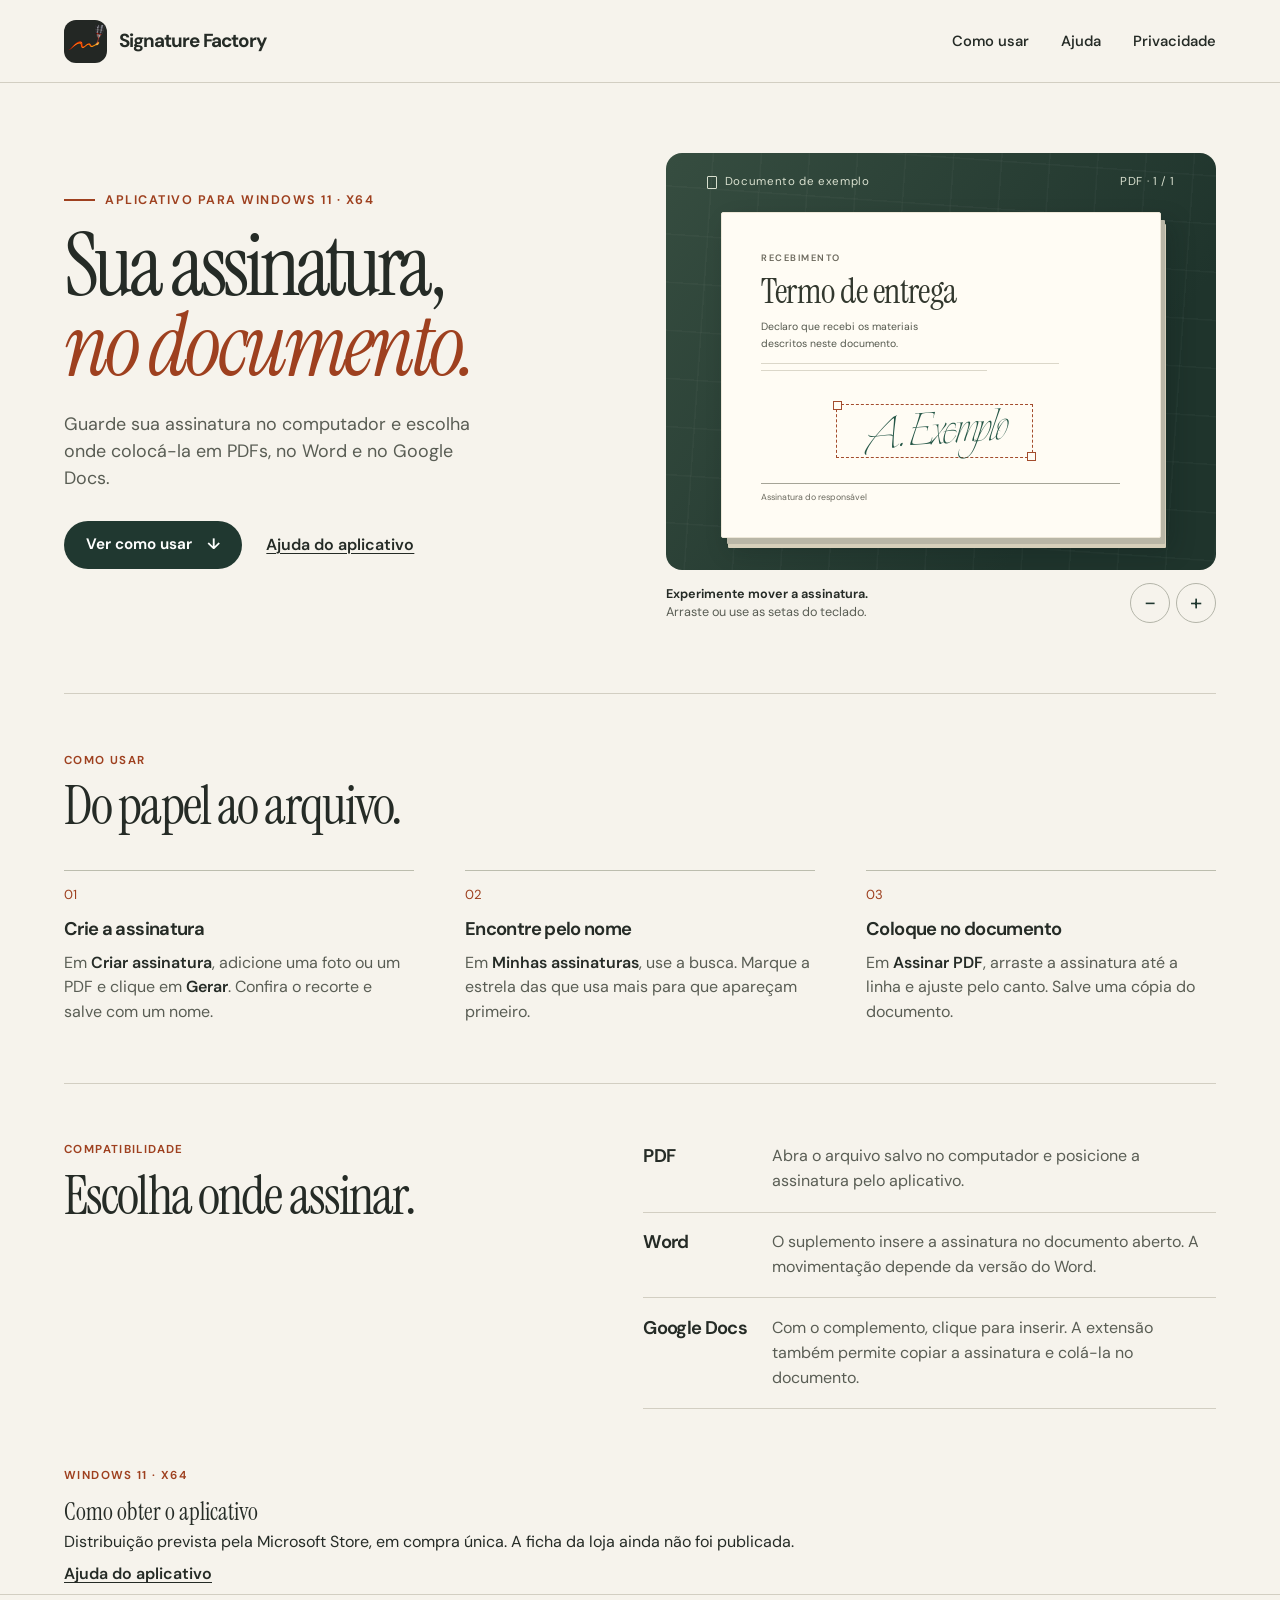
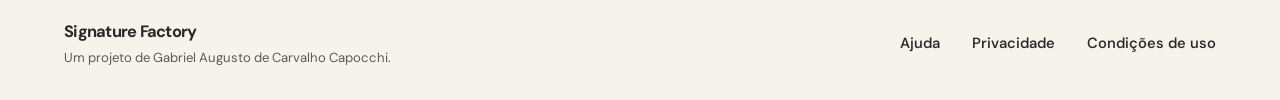
==== index.html @ c1938166 "Publica o site e a ajuda para a futura edição Microsoft Store" ====
<!doctype html>
<html lang="pt-BR">
<head>
  <meta charset="utf-8">
  <meta name="viewport" content="width=device-width,initial-scale=1">
  <meta name="description" content="Crie, guarde e posicione sua assinatura em documentos pelo Windows. Conheça a prévia do Signature Factory.">
  <meta name="theme-color" content="#f6f3ec">
  <title>Signature Factory · Assinar documentos</title>
  <link rel="icon" href="assets/icone.png" type="image/png">
  <link rel="stylesheet" href="assets/site.css">
  <script src="publicacao.js" defer></script>
  <script src="assets/site.js" defer></script>
</head>
<body>
<a class="skip" href="#conteudo">Pular para o conteúdo</a>
<header class="site-header"><div class="shell masthead">
  <a class="brand" href="index.html" aria-label="Signature Factory, início"><span class="logo"><img src="assets/icone.png" width="40" height="40" alt=""></span>Signature Factory</a>
  <nav aria-label="Navegação principal"><a href="index.html#como-usar">Como usar</a><a href="ajuda.html">Ajuda</a><a href="privacidade.html">Privacidade</a></nav>
</div></header>
<main id="conteudo" class="shell">
<section class="hero" aria-labelledby="titulo">
  <div class="intro">
    <p class="platform">Aplicativo para Windows 11 · x64</p>
    <h1 id="titulo">Sua assinatura,<br><em>no documento.</em></h1>
    <p class="lede">Guarde sua assinatura no computador e escolha onde colocá-la em PDFs, no Word e no Google Docs.</p>
    <div class="actions"><a class="button" href="#como-usar">Ver como usar <span aria-hidden="true">↓</span></a><a class="text-link" href="ajuda.html">Ajuda do aplicativo</a></div>
  </div>
  <figure class="demo" id="exemplo">
    <div class="desk">
      <div class="viewer-bar"><span class="viewer-name">Documento de exemplo</span><span>PDF · 1 / 1</span></div>
      <div class="sheet" id="folha">
        <div class="sheet-body" aria-hidden="true"><span class="doc-label">Recebimento</span><h2>Termo de entrega</h2><p>Declaro que recebi os materiais<br>descritos neste documento.</p><span class="rule"></span><span class="rule short"></span><div class="sign-line"><small>Assinatura do responsável</small></div></div>
        <button class="signature" id="rubrica" type="button" aria-label="Mover assinatura fictícia. Use as setas do teclado." aria-describedby="instrucao"><span aria-hidden="true">A. Exemplo</span></button>
      </div>
    </div>
    <figcaption><span id="instrucao"><strong>Experimente mover a assinatura.</strong> Arraste ou use as setas do teclado.</span><div class="demo-controls" aria-label="Tamanho da assinatura"><button type="button" id="reduzir" aria-label="Diminuir assinatura">−</button><button type="button" id="ampliar" aria-label="Ampliar assinatura">+</button></div></figcaption>
    <p class="sr" role="status" id="demo-status"></p>
  </figure>
</section>
<section class="steps-section" id="como-usar" aria-labelledby="steps-title">
  <div class="section-heading"><p class="section-kicker">Como usar</p><h2 id="steps-title">Do papel ao arquivo.</h2></div>
  <ol class="steps">
    <li><h3>Crie a assinatura</h3><p>Em <strong>Criar assinatura</strong>, adicione uma foto ou um PDF e clique em <strong>Gerar</strong>. Confira o recorte e salve com um nome.</p></li>
    <li><h3>Encontre pelo nome</h3><p>Em <strong>Minhas assinaturas</strong>, use a busca. Marque a estrela das que usa mais para que apareçam primeiro.</p></li>
    <li><h3>Coloque no documento</h3><p>Em <strong>Assinar PDF</strong>, arraste a assinatura até a linha e ajuste pelo canto. Salve uma cópia do documento.</p></li>
  </ol>
</section>
<section class="formats" aria-labelledby="format-title">
  <div><p class="section-kicker">Compatibilidade</p><h2 id="format-title">Escolha onde assinar.</h2></div>
  <dl class="format-list"><div><dt>PDF</dt><dd>Abra o arquivo salvo no computador e posicione a assinatura pelo aplicativo.</dd></div><div><dt>Word</dt><dd>O suplemento insere a assinatura no documento aberto. A movimentação depende da versão do Word.</dd></div><div><dt>Google Docs</dt><dd>Com o complemento, clique para inserir. A extensão também permite copiar a assinatura e colá-la no documento.</dd></div></dl>
</section>
<section class="availability" aria-labelledby="availability-title"><div><p class="section-kicker">Windows 11 · x64</p><h2 id="availability-title">Como obter o aplicativo</h2><p>Distribuição prevista pela Microsoft Store, em compra única. A ficha da loja ainda não foi publicada.</p></div><a class="text-link" href="ajuda.html">Ajuda do aplicativo</a></section>
</main>
<footer><div class="shell foot"><div><strong>Signature Factory</strong><p>Um projeto de Gabriel Augusto de Carvalho Capocchi.</p></div>
<nav aria-label="Rodapé"><a href="ajuda.html">Ajuda</a><a href="privacidade.html">Privacidade</a><a href="condicoes.html">Condições de uso</a></nav></div></footer>
</body></html>
---- assets/site.css ----
@font-face{font-family:"DM Sans";src:url("fonts/Sans.woff2") format("woff2");font-weight:400 700;font-display:swap}
@font-face{font-family:"Instrument Serif";src:url("fonts/Serif.woff2") format("woff2");font-display:swap}
@font-face{font-family:"Instrument Serif";src:url("fonts/SerifItalic.woff2") format("woff2");font-style:italic;font-display:swap}
@font-face{font-family:Explora;src:url("fonts/Rubrica.woff2") format("woff2");font-display:swap}
:root{--paper:#f6f3ec;--ink:#252b26;--soft:#595d54;--line:#d2cec2;--accent:#9e401f;--forest:#203830;--serif:"Instrument Serif",Georgia,serif;font-family:"DM Sans","Segoe UI",sans-serif;color:var(--ink);background:var(--paper);font-size:16px;line-height:1.55;color-scheme:light}
*,*::before,*::after{box-sizing:border-box}
html{scroll-padding-top:1.5rem}
body{margin:0}
button{font:inherit}
a{color:inherit;text-underline-offset:.21em}
a:hover{color:var(--accent)}
a:focus-visible,button:focus-visible,summary:focus-visible{outline:3px solid #b44e28;outline-offset:4px}
[hidden]{display:none!important}
.sr,.skip:not(:focus){position:absolute;clip-path:inset(50%);width:1px;height:1px;overflow:hidden;white-space:nowrap}
.skip:focus{position:fixed;z-index:9;top:1rem;left:1rem;background:#fff;padding:.7rem}
.shell{width:min(1240px,90vw);margin-inline:auto}
.site-header{border-bottom:1px solid var(--line)}
.masthead,.foot{display:flex;align-items:center;justify-content:space-between;gap:1.5rem}
.masthead{min-height:82px}
.brand,.masthead nav a,.foot nav a{display:inline-flex;align-items:center;text-decoration:none}
.brand{gap:12px;font-size:1.18rem;letter-spacing:-.05em;font-weight:700;white-space:nowrap}
.logo{display:grid;place-items:center;width:43px;height:43px;border-radius:12px;background:#232724}
.logo img{width:40px;height:40px;object-fit:contain}
.masthead nav,.foot nav{display:flex;align-items:center;gap:clamp(1rem,2.5vw,2.4rem)}
.masthead nav a,.foot nav a{min-height:44px;font-size:.92rem;font-weight:550}
nav a[aria-current="page"]{text-decoration:underline;text-decoration-color:var(--accent);text-decoration-thickness:2px}
.hero{display:grid;grid-template-columns:1fr 1fr;align-items:center;gap:clamp(2rem,4vw,4.7rem);padding:clamp(3rem,5.5vw,6rem) 0}
.intro{padding-bottom:1rem}
.platform,.section-kicker{color:var(--accent);font-weight:650;font-size:.78rem;letter-spacing:.12em;text-transform:uppercase;margin:0 0 1rem}
.platform{display:flex;align-items:center;gap:.62rem}
.platform::before{content:"";width:1.95rem;height:2px;background:var(--accent)}
h1,h2,h3,p,figure,dl,dd{margin:0}
h1,h2{font-family:var(--serif);font-weight:400}
h1{font-size:clamp(4.2rem,6.75vw,6.65rem);letter-spacing:-.045em;line-height:.92}
h1 em{color:var(--accent);font-weight:400}
.lede{font-size:clamp(1.1rem,1.4vw,1.28rem);line-height:1.5;color:var(--soft);max-width:35ch;margin:1.65rem 0 1.8rem}
.actions{display:flex;align-items:center;gap:1.5rem;flex-wrap:wrap}
.button{display:inline-flex;justify-content:center;align-items:center;gap:.95rem;min-height:48px;padding:.78rem 1.38rem;border-radius:32px;background:var(--forest);color:white;font-weight:650;text-decoration:none;font-size:.95rem}
.button:hover{background:#304d40;color:#fff}
.text-link{font-weight:600;text-decoration-thickness:1px;display:inline-block;padding:.45rem 0}
.demo{min-width:0}
.desk{position:relative;overflow:hidden;border-radius:16px;background-color:var(--forest);background-image:repeating-linear-gradient(94deg,transparent 0 46px,#ffffff07 47px 48px),repeating-linear-gradient(4deg,transparent 0 46px,#ffffff07 47px 48px),linear-gradient(125deg,#364d40,#1f342c 75%);color:#eef2e6;padding:1.25rem clamp(1rem,3.2vw,3.1rem) 2rem}
.viewer-bar{display:flex;align-items:center;justify-content:space-between;gap:.6rem;margin:0 0 1.3rem;font-size:.72rem;letter-spacing:.055em;color:#d8dfce}
.viewer-name{display:flex;align-items:center;gap:.52rem}
.viewer-name::before{content:"";width:10px;height:13px;border:1px solid currentColor;border-radius:1px}
.sheet{color:#32382e;isolation:isolate;position:relative;width:min(100%,440px);margin:auto;background:#fffcf4;border:1px solid #ede7d8;border-radius:2px;box-shadow:5px 7px 0 -1px #b9b6a6,6px 11px 0 -1px #d6cfba,10px 12px 23px #0b191a45;aspect-ratio:1.35}
.sheet-body{position:absolute;inset:0;padding:7% 9%;pointer-events:none;overflow:hidden}
.doc-label{color:#6b685c;font:600 clamp(.58rem,.66vw,.7rem)/1.2 "DM Sans",sans-serif;text-transform:uppercase;letter-spacing:.16em}
.sheet h2{font:400 clamp(1.8rem,2.7vw,2.7rem)/1.05 var(--serif);letter-spacing:-.015em;margin:.36rem 0 .55rem}
.sheet p{font-size:clamp(.64rem,.82vw,.82rem);line-height:1.55;color:#55594e}
.rule{display:block;background:#dbd7c9;height:1px;width:83%;margin:.7rem 0 0}
.rule.short{width:63%;margin-top:.4rem}
.sign-line{position:absolute;bottom:10%;left:9%;width:82%;border-top:1px solid #a5a497;color:#6c6b60;font-size:.66rem;line-height:1.5;padding-top:.3rem}
.signature{--sig-width:45%;--sig-left:26%;--sig-top:59%;position:absolute;display:grid;place-items:center;left:var(--sig-left);top:var(--sig-top);width:var(--sig-width);aspect-ratio:3.65;container-type:inline-size;padding:0;border:1.4px dashed #a34c2c;color:#235545;background:transparent;line-height:1;touch-action:none;user-select:none;cursor:grab}
.signature:active{cursor:grabbing}
.signature::after,.signature::before{content:"";position:absolute;width:7px;height:7px;background:#fffcf4;outline:1.5px solid #a34c2c}
.signature::before{left:-3px;top:-3px}.signature::after{bottom:-3px;right:-3px}
.signature span{display:block;white-space:nowrap;pointer-events:none;font:400 30cqi/.82 Explora,cursive;letter-spacing:-.055em;transform:rotate(-4deg) translateY(-.04em)}
.demo figcaption{display:flex;align-items:center;justify-content:space-between;gap:.55rem;padding-top:.8rem;color:var(--soft);font-size:.79rem;line-height:1.42}
.demo figcaption strong{display:block;font-weight:650;color:var(--ink)}
.demo-controls{display:flex;align-items:center;gap:6px}
.demo-controls button{border:1px solid #b4b5a9;background:transparent;width:40px;height:40px;border-radius:50%;font-size:1.4rem;line-height:1;color:var(--forest);cursor:pointer}
.demo-controls button:hover{background:#e5e7db}.demo-controls button:disabled{opacity:.45;cursor:default}
.steps-section,.formats,.release{border-top:1px solid var(--line);padding:clamp(2.7rem,4.5vw,4.6rem) 0}
.section-kicker{margin-bottom:.55rem;font-size:.72rem}
.section-heading h2,.formats h2,.release h2,.reading section h2{font-size:clamp(2.4rem,4.2vw,4.15rem);line-height:1.06;letter-spacing:-.035em}
.steps{list-style:none;counter-reset:step;display:grid;grid-template-columns:repeat(3,1fr);gap:clamp(1.5rem,4vw,4rem);padding:0;margin:2.15rem 0 0}
.steps li{counter-increment:step;position:relative;border-top:1px solid #bcbdae;padding:.9rem 0 0}
.steps li::before{content:counter(step,decimal-leading-zero);display:block;color:var(--accent);font-variant-numeric:tabular-nums;font-size:.82rem;margin-bottom:.72rem}
h3,.format-list dt{font-size:1.15rem;line-height:1.35;letter-spacing:-.035em;font-weight:650}
.steps p,.format-list dd,.release p,.reading p,.reading li{color:var(--soft)}
.steps p{margin:.55rem 0 0}.steps p strong,.reading strong{font-weight:600;color:var(--ink)}
.formats{display:grid;grid-template-columns:1fr 1.14fr;align-items:start;gap:clamp(1rem,6vw,6rem)}
.format-list div{display:grid;grid-template-columns:6.8rem 1fr;gap:1.25rem;padding:1.1rem 0;border-bottom:1px solid var(--line)}
.format-list div:first-child{padding-top:.2rem}
.release{display:flex;align-items:center;gap:1.75rem}.release>div{margin-right:auto}.release p:last-child{margin-top:.6rem}
footer{border-top:1px solid var(--line);padding:1.5rem 0 2rem}
.foot strong{font-size:1.03rem;letter-spacing:-.045em}.foot p{font-size:.82rem;color:var(--soft);margin-top:.15rem}
.reading{max-width:740px;margin:0 auto 3rem}
.back{display:inline-flex;align-items:center;min-height:44px;margin:1.25rem 0 1.8rem;font-size:.92rem;color:var(--soft)}
.reading header{padding-bottom:2rem}
.reading h1{font-size:clamp(3.5rem,6.6vw,5.9rem)}
.reading .lede{max-width:47ch}
.reading section{border-top:1px solid var(--line);padding:1.9rem 0}
.reading section h2{font-size:clamp(2rem,3.25vw,2.8rem);margin-bottom:1rem}
.reading p,.reading li{line-height:1.65}.reading p+p,.reading p+.button,.reading .button+p{margin-top:1rem}
.reading ol{padding-inline-start:1.4rem}.reading li{padding-inline-start:.4rem;margin:.45rem 0}.filename{overflow-wrap:anywhere}
.reading details{padding:.55rem 0;border-bottom:1px solid var(--line)}
.reading summary{padding:.55rem 0;min-height:44px;font-weight:600;cursor:pointer}
.reading details p{padding-bottom:.6rem}
@media(max-width:820px){.hero{grid-template-columns:1fr;gap:2rem}.intro{padding-bottom:0}.intro .lede{max-width:44ch}.demo{width:min(100%,600px);justify-self:center}.sheet{width:min(100%,450px)}.sheet h2{font-size:clamp(1.75rem,5vw,2.6rem)}.sheet p{font-size:clamp(.7rem,1.65vw,.85rem)}.formats{grid-template-columns:1fr}.steps{gap:1.25rem}}
@media(max-width:600px){.shell{width:91vw}.masthead{min-height:70px;flex-wrap:wrap;gap:.2rem;padding:.62rem 0 .25rem}.masthead nav{gap:1.35rem}.logo{width:36px;height:36px;border-radius:10px}.logo img{width:34px;height:34px}.brand{font-size:1.08rem;gap:8px}.masthead nav a{min-height:38px}.hero{padding:2.65rem 0 2rem;gap:1.65rem}h1{font-size:clamp(3.7rem,13vw,5.5rem)}.lede{margin:1.1rem 0 1.35rem}.platform{font-size:.68rem}.actions{gap:1rem}.desk{padding:1rem 1.12rem 1.45rem}.viewer-bar{margin-bottom:.9rem}.sheet-body{padding:6% 8%}.sheet h2{margin:.25rem 0 .42rem}.rule{margin-top:.5rem}.demo figcaption{font-size:.74rem}.steps{grid-template-columns:1fr;margin-top:1.45rem;gap:1rem}.steps li{padding:.8rem 0 0 2.35rem}.steps li::before{position:absolute;left:0;top:.9rem}.format-list div{grid-template-columns:5.5rem 1fr;gap:.65rem}.release,.foot{flex-wrap:wrap}.release>div{flex-basis:100%}.foot{gap:.3rem}.foot nav{gap:1.15rem}.reading{margin-bottom:1.3rem}}
@media(forced-colors:active){.signature,.signature::before,.signature::after{border:1px solid ButtonText}.button{border:1px solid LinkText}}

.app-screen{margin:1.35rem 0 0}.app-screen img{display:block;max-width:100%;width:550px;height:auto;border:1px solid var(--line);border-radius:8px}.app-screen figcaption{font-size:.83rem;color:var(--soft);margin:.5rem 0 0}
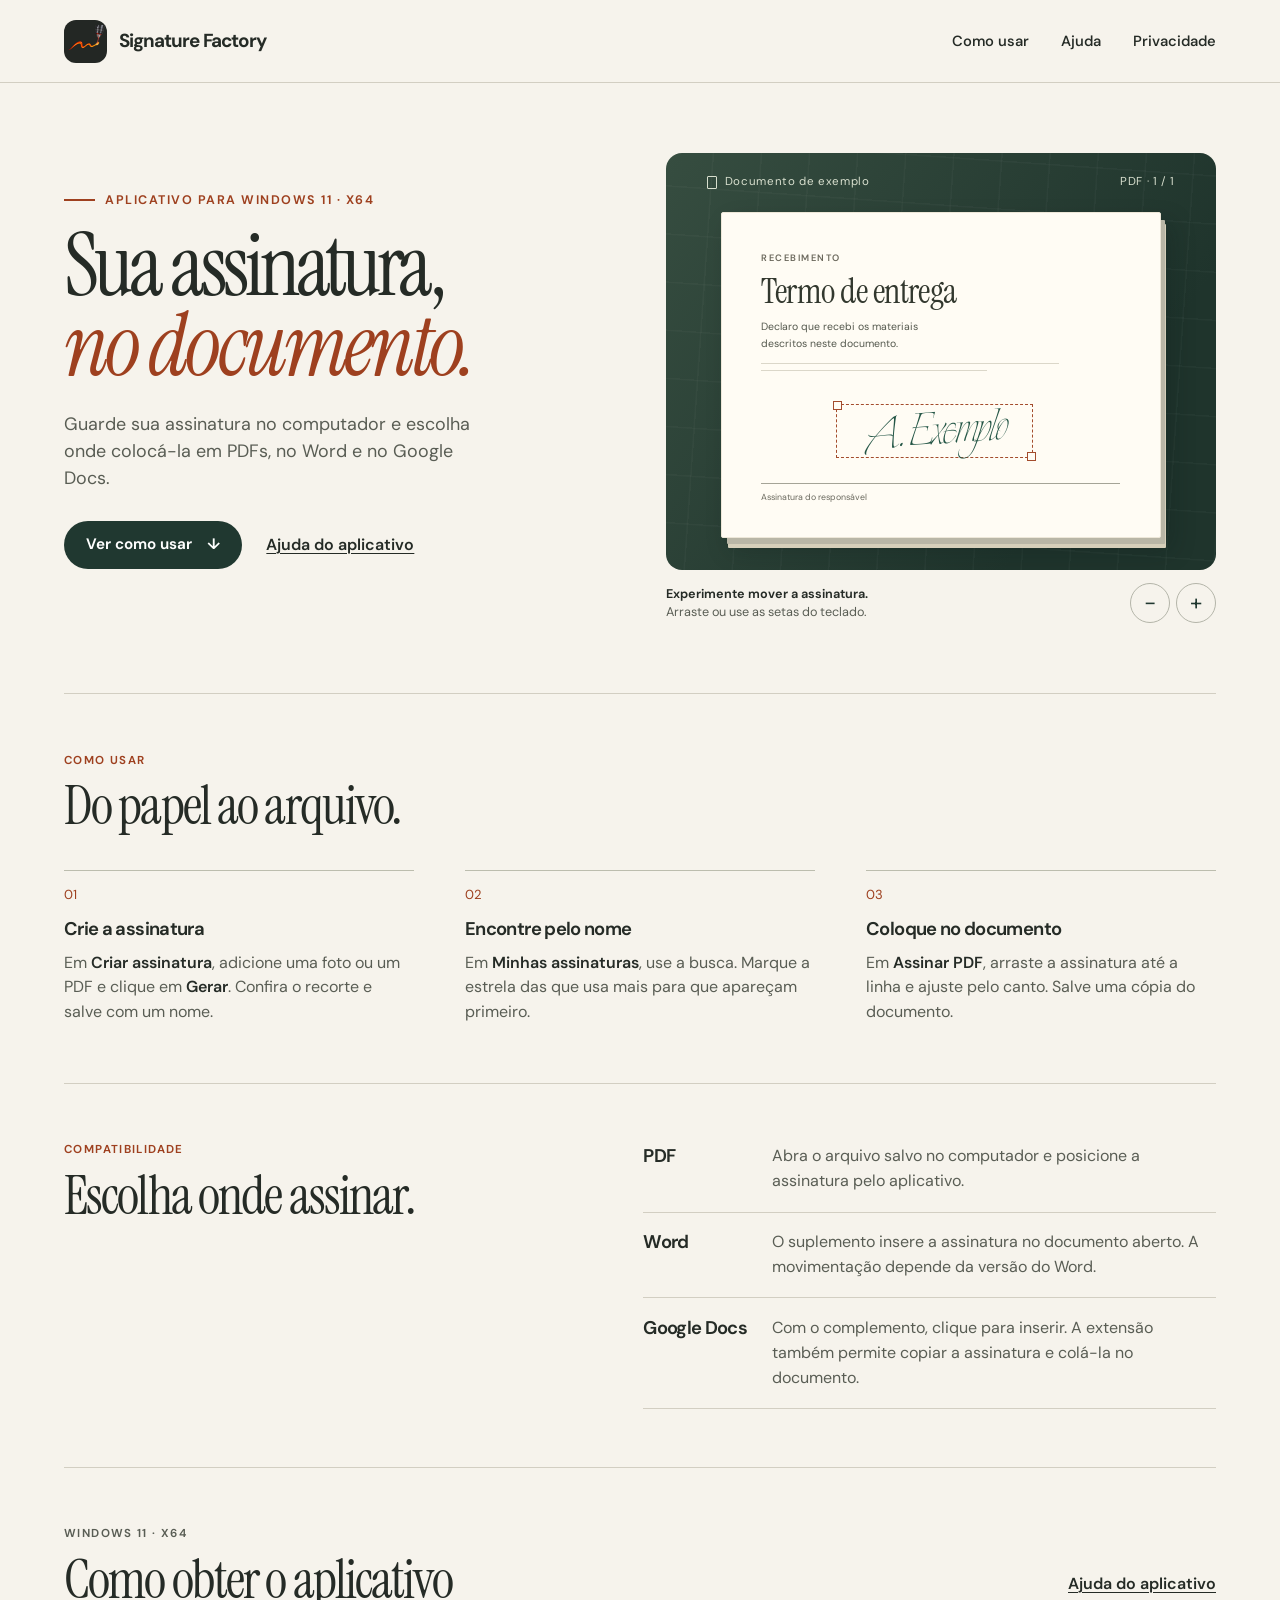
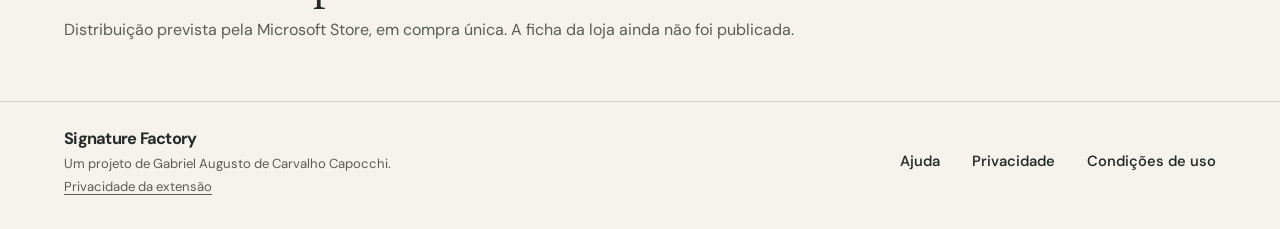
==== commit 2df638a7: "Publica política de privacidade da extensão Adiciona a política específica da extensão para Microsof" ====
--- a/index.html
+++ b/index.html
@@ -51,6 +51,6 @@
 </section>
 <section class="availability" aria-labelledby="availability-title"><div><p class="section-kicker">Windows 11 · x64</p><h2 id="availability-title">Como obter o aplicativo</h2><p>Distribuição prevista pela Microsoft Store, em compra única. A ficha da loja ainda não foi publicada.</p></div><a class="text-link" href="ajuda.html">Ajuda do aplicativo</a></section>
 </main>
-<footer><div class="shell foot"><div><strong>Signature Factory</strong><p>Um projeto de Gabriel Augusto de Carvalho Capocchi.</p></div>
+<footer><div class="shell foot"><div><strong>Signature Factory</strong><p>Um projeto de Gabriel Augusto de Carvalho Capocchi.</p><p><a href="privacidade-extensao.html">Privacidade da extensão</a></p></div>
 <nav aria-label="Rodapé"><a href="ajuda.html">Ajuda</a><a href="privacidade.html">Privacidade</a><a href="condicoes.html">Condições de uso</a></nav></div></footer>
 </body></html>
--- a/assets/site.css
+++ b/assets/site.css
@@ -1,95 +1,95 @@
-@font-face{font-family:"DM Sans";src:url("fonts/Sans.woff2") format("woff2");font-weight:400 700;font-display:swap}
-@font-face{font-family:"Instrument Serif";src:url("fonts/Serif.woff2") format("woff2");font-display:swap}
-@font-face{font-family:"Instrument Serif";src:url("fonts/SerifItalic.woff2") format("woff2");font-style:italic;font-display:swap}
-@font-face{font-family:Explora;src:url("fonts/Rubrica.woff2") format("woff2");font-display:swap}
-:root{--paper:#f6f3ec;--ink:#252b26;--soft:#595d54;--line:#d2cec2;--accent:#9e401f;--forest:#203830;--serif:"Instrument Serif",Georgia,serif;font-family:"DM Sans","Segoe UI",sans-serif;color:var(--ink);background:var(--paper);font-size:16px;line-height:1.55;color-scheme:light}
-*,*::before,*::after{box-sizing:border-box}
-html{scroll-padding-top:1.5rem}
-body{margin:0}
-button{font:inherit}
-a{color:inherit;text-underline-offset:.21em}
-a:hover{color:var(--accent)}
-a:focus-visible,button:focus-visible,summary:focus-visible{outline:3px solid #b44e28;outline-offset:4px}
-[hidden]{display:none!important}
-.sr,.skip:not(:focus){position:absolute;clip-path:inset(50%);width:1px;height:1px;overflow:hidden;white-space:nowrap}
-.skip:focus{position:fixed;z-index:9;top:1rem;left:1rem;background:#fff;padding:.7rem}
-.shell{width:min(1240px,90vw);margin-inline:auto}
-.site-header{border-bottom:1px solid var(--line)}
-.masthead,.foot{display:flex;align-items:center;justify-content:space-between;gap:1.5rem}
-.masthead{min-height:82px}
-.brand,.masthead nav a,.foot nav a{display:inline-flex;align-items:center;text-decoration:none}
-.brand{gap:12px;font-size:1.18rem;letter-spacing:-.05em;font-weight:700;white-space:nowrap}
-.logo{display:grid;place-items:center;width:43px;height:43px;border-radius:12px;background:#232724}
-.logo img{width:40px;height:40px;object-fit:contain}
-.masthead nav,.foot nav{display:flex;align-items:center;gap:clamp(1rem,2.5vw,2.4rem)}
-.masthead nav a,.foot nav a{min-height:44px;font-size:.92rem;font-weight:550}
-nav a[aria-current="page"]{text-decoration:underline;text-decoration-color:var(--accent);text-decoration-thickness:2px}
-.hero{display:grid;grid-template-columns:1fr 1fr;align-items:center;gap:clamp(2rem,4vw,4.7rem);padding:clamp(3rem,5.5vw,6rem) 0}
-.intro{padding-bottom:1rem}
-.platform,.section-kicker{color:var(--accent);font-weight:650;font-size:.78rem;letter-spacing:.12em;text-transform:uppercase;margin:0 0 1rem}
-.platform{display:flex;align-items:center;gap:.62rem}
-.platform::before{content:"";width:1.95rem;height:2px;background:var(--accent)}
-h1,h2,h3,p,figure,dl,dd{margin:0}
-h1,h2{font-family:var(--serif);font-weight:400}
-h1{font-size:clamp(4.2rem,6.75vw,6.65rem);letter-spacing:-.045em;line-height:.92}
-h1 em{color:var(--accent);font-weight:400}
-.lede{font-size:clamp(1.1rem,1.4vw,1.28rem);line-height:1.5;color:var(--soft);max-width:35ch;margin:1.65rem 0 1.8rem}
-.actions{display:flex;align-items:center;gap:1.5rem;flex-wrap:wrap}
-.button{display:inline-flex;justify-content:center;align-items:center;gap:.95rem;min-height:48px;padding:.78rem 1.38rem;border-radius:32px;background:var(--forest);color:white;font-weight:650;text-decoration:none;font-size:.95rem}
-.button:hover{background:#304d40;color:#fff}
-.text-link{font-weight:600;text-decoration-thickness:1px;display:inline-block;padding:.45rem 0}
-.demo{min-width:0}
-.desk{position:relative;overflow:hidden;border-radius:16px;background-color:var(--forest);background-image:repeating-linear-gradient(94deg,transparent 0 46px,#ffffff07 47px 48px),repeating-linear-gradient(4deg,transparent 0 46px,#ffffff07 47px 48px),linear-gradient(125deg,#364d40,#1f342c 75%);color:#eef2e6;padding:1.25rem clamp(1rem,3.2vw,3.1rem) 2rem}
-.viewer-bar{display:flex;align-items:center;justify-content:space-between;gap:.6rem;margin:0 0 1.3rem;font-size:.72rem;letter-spacing:.055em;color:#d8dfce}
-.viewer-name{display:flex;align-items:center;gap:.52rem}
-.viewer-name::before{content:"";width:10px;height:13px;border:1px solid currentColor;border-radius:1px}
-.sheet{color:#32382e;isolation:isolate;position:relative;width:min(100%,440px);margin:auto;background:#fffcf4;border:1px solid #ede7d8;border-radius:2px;box-shadow:5px 7px 0 -1px #b9b6a6,6px 11px 0 -1px #d6cfba,10px 12px 23px #0b191a45;aspect-ratio:1.35}
-.sheet-body{position:absolute;inset:0;padding:7% 9%;pointer-events:none;overflow:hidden}
-.doc-label{color:#6b685c;font:600 clamp(.58rem,.66vw,.7rem)/1.2 "DM Sans",sans-serif;text-transform:uppercase;letter-spacing:.16em}
-.sheet h2{font:400 clamp(1.8rem,2.7vw,2.7rem)/1.05 var(--serif);letter-spacing:-.015em;margin:.36rem 0 .55rem}
-.sheet p{font-size:clamp(.64rem,.82vw,.82rem);line-height:1.55;color:#55594e}
-.rule{display:block;background:#dbd7c9;height:1px;width:83%;margin:.7rem 0 0}
-.rule.short{width:63%;margin-top:.4rem}
-.sign-line{position:absolute;bottom:10%;left:9%;width:82%;border-top:1px solid #a5a497;color:#6c6b60;font-size:.66rem;line-height:1.5;padding-top:.3rem}
-.signature{--sig-width:45%;--sig-left:26%;--sig-top:59%;position:absolute;display:grid;place-items:center;left:var(--sig-left);top:var(--sig-top);width:var(--sig-width);aspect-ratio:3.65;container-type:inline-size;padding:0;border:1.4px dashed #a34c2c;color:#235545;background:transparent;line-height:1;touch-action:none;user-select:none;cursor:grab}
-.signature:active{cursor:grabbing}
-.signature::after,.signature::before{content:"";position:absolute;width:7px;height:7px;background:#fffcf4;outline:1.5px solid #a34c2c}
-.signature::before{left:-3px;top:-3px}.signature::after{bottom:-3px;right:-3px}
-.signature span{display:block;white-space:nowrap;pointer-events:none;font:400 30cqi/.82 Explora,cursive;letter-spacing:-.055em;transform:rotate(-4deg) translateY(-.04em)}
-.demo figcaption{display:flex;align-items:center;justify-content:space-between;gap:.55rem;padding-top:.8rem;color:var(--soft);font-size:.79rem;line-height:1.42}
-.demo figcaption strong{display:block;font-weight:650;color:var(--ink)}
-.demo-controls{display:flex;align-items:center;gap:6px}
-.demo-controls button{border:1px solid #b4b5a9;background:transparent;width:40px;height:40px;border-radius:50%;font-size:1.4rem;line-height:1;color:var(--forest);cursor:pointer}
-.demo-controls button:hover{background:#e5e7db}.demo-controls button:disabled{opacity:.45;cursor:default}
-.steps-section,.formats,.release{border-top:1px solid var(--line);padding:clamp(2.7rem,4.5vw,4.6rem) 0}
-.section-kicker{margin-bottom:.55rem;font-size:.72rem}
-.section-heading h2,.formats h2,.release h2,.reading section h2{font-size:clamp(2.4rem,4.2vw,4.15rem);line-height:1.06;letter-spacing:-.035em}
-.steps{list-style:none;counter-reset:step;display:grid;grid-template-columns:repeat(3,1fr);gap:clamp(1.5rem,4vw,4rem);padding:0;margin:2.15rem 0 0}
-.steps li{counter-increment:step;position:relative;border-top:1px solid #bcbdae;padding:.9rem 0 0}
-.steps li::before{content:counter(step,decimal-leading-zero);display:block;color:var(--accent);font-variant-numeric:tabular-nums;font-size:.82rem;margin-bottom:.72rem}
-h3,.format-list dt{font-size:1.15rem;line-height:1.35;letter-spacing:-.035em;font-weight:650}
-.steps p,.format-list dd,.release p,.reading p,.reading li{color:var(--soft)}
-.steps p{margin:.55rem 0 0}.steps p strong,.reading strong{font-weight:600;color:var(--ink)}
-.formats{display:grid;grid-template-columns:1fr 1.14fr;align-items:start;gap:clamp(1rem,6vw,6rem)}
-.format-list div{display:grid;grid-template-columns:6.8rem 1fr;gap:1.25rem;padding:1.1rem 0;border-bottom:1px solid var(--line)}
-.format-list div:first-child{padding-top:.2rem}
-.release{display:flex;align-items:center;gap:1.75rem}.release>div{margin-right:auto}.release p:last-child{margin-top:.6rem}
-footer{border-top:1px solid var(--line);padding:1.5rem 0 2rem}
-.foot strong{font-size:1.03rem;letter-spacing:-.045em}.foot p{font-size:.82rem;color:var(--soft);margin-top:.15rem}
-.reading{max-width:740px;margin:0 auto 3rem}
-.back{display:inline-flex;align-items:center;min-height:44px;margin:1.25rem 0 1.8rem;font-size:.92rem;color:var(--soft)}
-.reading header{padding-bottom:2rem}
-.reading h1{font-size:clamp(3.5rem,6.6vw,5.9rem)}
-.reading .lede{max-width:47ch}
-.reading section{border-top:1px solid var(--line);padding:1.9rem 0}
-.reading section h2{font-size:clamp(2rem,3.25vw,2.8rem);margin-bottom:1rem}
-.reading p,.reading li{line-height:1.65}.reading p+p,.reading p+.button,.reading .button+p{margin-top:1rem}
-.reading ol{padding-inline-start:1.4rem}.reading li{padding-inline-start:.4rem;margin:.45rem 0}.filename{overflow-wrap:anywhere}
-.reading details{padding:.55rem 0;border-bottom:1px solid var(--line)}
-.reading summary{padding:.55rem 0;min-height:44px;font-weight:600;cursor:pointer}
-.reading details p{padding-bottom:.6rem}
-@media(max-width:820px){.hero{grid-template-columns:1fr;gap:2rem}.intro{padding-bottom:0}.intro .lede{max-width:44ch}.demo{width:min(100%,600px);justify-self:center}.sheet{width:min(100%,450px)}.sheet h2{font-size:clamp(1.75rem,5vw,2.6rem)}.sheet p{font-size:clamp(.7rem,1.65vw,.85rem)}.formats{grid-template-columns:1fr}.steps{gap:1.25rem}}
-@media(max-width:600px){.shell{width:91vw}.masthead{min-height:70px;flex-wrap:wrap;gap:.2rem;padding:.62rem 0 .25rem}.masthead nav{gap:1.35rem}.logo{width:36px;height:36px;border-radius:10px}.logo img{width:34px;height:34px}.brand{font-size:1.08rem;gap:8px}.masthead nav a{min-height:38px}.hero{padding:2.65rem 0 2rem;gap:1.65rem}h1{font-size:clamp(3.7rem,13vw,5.5rem)}.lede{margin:1.1rem 0 1.35rem}.platform{font-size:.68rem}.actions{gap:1rem}.desk{padding:1rem 1.12rem 1.45rem}.viewer-bar{margin-bottom:.9rem}.sheet-body{padding:6% 8%}.sheet h2{margin:.25rem 0 .42rem}.rule{margin-top:.5rem}.demo figcaption{font-size:.74rem}.steps{grid-template-columns:1fr;margin-top:1.45rem;gap:1rem}.steps li{padding:.8rem 0 0 2.35rem}.steps li::before{position:absolute;left:0;top:.9rem}.format-list div{grid-template-columns:5.5rem 1fr;gap:.65rem}.release,.foot{flex-wrap:wrap}.release>div{flex-basis:100%}.foot{gap:.3rem}.foot nav{gap:1.15rem}.reading{margin-bottom:1.3rem}}
-@media(forced-colors:active){.signature,.signature::before,.signature::after{border:1px solid ButtonText}.button{border:1px solid LinkText}}
+@font-face{font-family:"DM Sans";src:url("fonts/Sans.woff2") format("woff2");font-weight:400 700;font-display:swap}
+@font-face{font-family:"Instrument Serif";src:url("fonts/Serif.woff2") format("woff2");font-display:swap}
+@font-face{font-family:"Instrument Serif";src:url("fonts/SerifItalic.woff2") format("woff2");font-style:italic;font-display:swap}
+@font-face{font-family:Explora;src:url("fonts/Rubrica.woff2") format("woff2");font-display:swap}
+:root{--paper:#f6f3ec;--ink:#252b26;--soft:#595d54;--line:#d2cec2;--accent:#9e401f;--forest:#203830;--serif:"Instrument Serif",Georgia,serif;font-family:"DM Sans","Segoe UI",sans-serif;color:var(--ink);background:var(--paper);font-size:16px;line-height:1.55;color-scheme:light}
+*,*::before,*::after{box-sizing:border-box}
+html{scroll-padding-top:1.5rem}
+body{margin:0}
+button{font:inherit}
+a{color:inherit;text-underline-offset:.21em}
+a:hover{color:var(--accent)}
+a:focus-visible,button:focus-visible,summary:focus-visible{outline:3px solid #b44e28;outline-offset:4px}
+[hidden]{display:none!important}
+.sr,.skip:not(:focus){position:absolute;clip-path:inset(50%);width:1px;height:1px;overflow:hidden;white-space:nowrap}
+.skip:focus{position:fixed;z-index:9;top:1rem;left:1rem;background:#fff;padding:.7rem}
+.shell{width:min(1240px,90vw);margin-inline:auto}
+.site-header{border-bottom:1px solid var(--line)}
+.masthead,.foot{display:flex;align-items:center;justify-content:space-between;gap:1.5rem}
+.masthead{min-height:82px}
+.brand,.masthead nav a,.foot nav a{display:inline-flex;align-items:center;text-decoration:none}
+.brand{gap:12px;font-size:1.18rem;letter-spacing:-.05em;font-weight:700;white-space:nowrap}
+.logo{display:grid;place-items:center;width:43px;height:43px;border-radius:12px;background:#232724}
+.logo img{width:40px;height:40px;object-fit:contain}
+.masthead nav,.foot nav{display:flex;align-items:center;gap:clamp(1rem,2.5vw,2.4rem)}
+.masthead nav a,.foot nav a{min-height:44px;font-size:.92rem;font-weight:550}
+nav a[aria-current="page"]{text-decoration:underline;text-decoration-color:var(--accent);text-decoration-thickness:2px}
+.hero{display:grid;grid-template-columns:1fr 1fr;align-items:center;gap:clamp(2rem,4vw,4.7rem);padding:clamp(3rem,5.5vw,6rem) 0}
+.intro{padding-bottom:1rem}
+.platform,.section-kicker{color:var(--accent);font-weight:650;font-size:.78rem;letter-spacing:.12em;text-transform:uppercase;margin:0 0 1rem}
+.platform{display:flex;align-items:center;gap:.62rem}
+.platform::before{content:"";width:1.95rem;height:2px;background:var(--accent)}
+h1,h2,h3,p,figure,dl,dd{margin:0}
+h1,h2{font-family:var(--serif);font-weight:400}
+h1{font-size:clamp(4.2rem,6.75vw,6.65rem);letter-spacing:-.045em;line-height:.92}
+h1 em{color:var(--accent);font-weight:400}
+.lede{font-size:clamp(1.1rem,1.4vw,1.28rem);line-height:1.5;color:var(--soft);max-width:35ch;margin:1.65rem 0 1.8rem}
+.actions{display:flex;align-items:center;gap:1.5rem;flex-wrap:wrap}
+.button{display:inline-flex;justify-content:center;align-items:center;gap:.95rem;min-height:48px;padding:.78rem 1.38rem;border-radius:32px;background:var(--forest);color:white;font-weight:650;text-decoration:none;font-size:.95rem}
+.button:hover{background:#304d40;color:#fff}
+.text-link{font-weight:600;text-decoration-thickness:1px;display:inline-block;padding:.45rem 0}
+.demo{min-width:0}
+.desk{position:relative;overflow:hidden;border-radius:16px;background-color:var(--forest);background-image:repeating-linear-gradient(94deg,transparent 0 46px,#ffffff07 47px 48px),repeating-linear-gradient(4deg,transparent 0 46px,#ffffff07 47px 48px),linear-gradient(125deg,#364d40,#1f342c 75%);color:#eef2e6;padding:1.25rem clamp(1rem,3.2vw,3.1rem) 2rem}
+.viewer-bar{display:flex;align-items:center;justify-content:space-between;gap:.6rem;margin:0 0 1.3rem;font-size:.72rem;letter-spacing:.055em;color:#d8dfce}
+.viewer-name{display:flex;align-items:center;gap:.52rem}
+.viewer-name::before{content:"";width:10px;height:13px;border:1px solid currentColor;border-radius:1px}
+.sheet{color:#32382e;isolation:isolate;position:relative;width:min(100%,440px);margin:auto;background:#fffcf4;border:1px solid #ede7d8;border-radius:2px;box-shadow:5px 7px 0 -1px #b9b6a6,6px 11px 0 -1px #d6cfba,10px 12px 23px #0b191a45;aspect-ratio:1.35}
+.sheet-body{position:absolute;inset:0;padding:7% 9%;pointer-events:none;overflow:hidden}
+.doc-label{color:#6b685c;font:600 clamp(.58rem,.66vw,.7rem)/1.2 "DM Sans",sans-serif;text-transform:uppercase;letter-spacing:.16em}
+.sheet h2{font:400 clamp(1.8rem,2.7vw,2.7rem)/1.05 var(--serif);letter-spacing:-.015em;margin:.36rem 0 .55rem}
+.sheet p{font-size:clamp(.64rem,.82vw,.82rem);line-height:1.55;color:#55594e}
+.rule{display:block;background:#dbd7c9;height:1px;width:83%;margin:.7rem 0 0}
+.rule.short{width:63%;margin-top:.4rem}
+.sign-line{position:absolute;bottom:10%;left:9%;width:82%;border-top:1px solid #a5a497;color:#6c6b60;font-size:.66rem;line-height:1.5;padding-top:.3rem}
+.signature{--sig-width:45%;--sig-left:26%;--sig-top:59%;position:absolute;display:grid;place-items:center;left:var(--sig-left);top:var(--sig-top);width:var(--sig-width);aspect-ratio:3.65;container-type:inline-size;padding:0;border:1.4px dashed #a34c2c;color:#235545;background:transparent;line-height:1;touch-action:none;user-select:none;cursor:grab}
+.signature:active{cursor:grabbing}
+.signature::after,.signature::before{content:"";position:absolute;width:7px;height:7px;background:#fffcf4;outline:1.5px solid #a34c2c}
+.signature::before{left:-3px;top:-3px}.signature::after{bottom:-3px;right:-3px}
+.signature span{display:block;white-space:nowrap;pointer-events:none;font:400 30cqi/.82 Explora,cursive;letter-spacing:-.055em;transform:rotate(-4deg) translateY(-.04em)}
+.demo figcaption{display:flex;align-items:center;justify-content:space-between;gap:.55rem;padding-top:.8rem;color:var(--soft);font-size:.79rem;line-height:1.42}
+.demo figcaption strong{display:block;font-weight:650;color:var(--ink)}
+.demo-controls{display:flex;align-items:center;gap:6px}
+.demo-controls button{border:1px solid #b4b5a9;background:transparent;width:40px;height:40px;border-radius:50%;font-size:1.4rem;line-height:1;color:var(--forest);cursor:pointer}
+.demo-controls button:hover{background:#e5e7db}.demo-controls button:disabled{opacity:.45;cursor:default}
+.steps-section,.formats,.availability{border-top:1px solid var(--line);padding:clamp(2.7rem,4.5vw,4.6rem) 0}
+.section-kicker{margin-bottom:.55rem;font-size:.72rem}
+.section-heading h2,.formats h2,.availability h2,.reading section h2{font-size:clamp(2.4rem,4.2vw,4.15rem);line-height:1.06;letter-spacing:-.035em}
+.steps{list-style:none;counter-reset:step;display:grid;grid-template-columns:repeat(3,1fr);gap:clamp(1.5rem,4vw,4rem);padding:0;margin:2.15rem 0 0}
+.steps li{counter-increment:step;position:relative;border-top:1px solid #bcbdae;padding:.9rem 0 0}
+.steps li::before{content:counter(step,decimal-leading-zero);display:block;color:var(--accent);font-variant-numeric:tabular-nums;font-size:.82rem;margin-bottom:.72rem}
+h3,.format-list dt{font-size:1.15rem;line-height:1.35;letter-spacing:-.035em;font-weight:650}
+.steps p,.format-list dd,.availability p,.reading p,.reading li{color:var(--soft)}
+.steps p{margin:.55rem 0 0}.steps p strong,.reading strong{font-weight:600;color:var(--ink)}
+.formats{display:grid;grid-template-columns:1fr 1.14fr;align-items:start;gap:clamp(1rem,6vw,6rem)}
+.format-list div{display:grid;grid-template-columns:6.8rem 1fr;gap:1.25rem;padding:1.1rem 0;border-bottom:1px solid var(--line)}
+.format-list div:first-child{padding-top:.2rem}
+.availability{display:flex;align-items:center;gap:1.75rem}.availability>div{margin-right:auto}.availability p:last-child{margin-top:.6rem}
+footer{border-top:1px solid var(--line);padding:1.5rem 0 2rem}
+.foot strong{font-size:1.03rem;letter-spacing:-.045em}.foot p{font-size:.82rem;color:var(--soft);margin-top:.15rem}
+.reading{max-width:740px;margin:0 auto 3rem}
+.back{display:inline-flex;align-items:center;min-height:44px;margin:1.25rem 0 1.8rem;font-size:.92rem;color:var(--soft)}
+.reading header{padding-bottom:2rem}
+.reading h1{font-size:clamp(3.5rem,6.6vw,5.9rem)}
+.reading .lede{max-width:47ch}
+.reading section{border-top:1px solid var(--line);padding:1.9rem 0}
+.reading section h2{font-size:clamp(2rem,3.25vw,2.8rem);margin-bottom:1rem}
+.reading p,.reading li{line-height:1.65}.reading p+p,.reading p+.button,.reading .button+p{margin-top:1rem}
+.reading ol{padding-inline-start:1.4rem}.reading li{padding-inline-start:.4rem;margin:.45rem 0}.filename{overflow-wrap:anywhere}
+.reading details{padding:.55rem 0;border-bottom:1px solid var(--line)}
+.reading summary{padding:.55rem 0;min-height:44px;font-weight:600;cursor:pointer}
+.reading details p{padding-bottom:.6rem}
+@media(max-width:820px){.hero{grid-template-columns:1fr;gap:2rem}.intro{padding-bottom:0}.intro .lede{max-width:44ch}.demo{width:min(100%,600px);justify-self:center}.sheet{width:min(100%,450px)}.sheet h2{font-size:clamp(1.75rem,5vw,2.6rem)}.sheet p{font-size:clamp(.7rem,1.65vw,.85rem)}.formats{grid-template-columns:1fr}.steps{gap:1.25rem}}
+@media(max-width:600px){.shell{width:91vw}.masthead{min-height:70px;flex-wrap:wrap;gap:.2rem;padding:.62rem 0 .25rem}.masthead nav{gap:1.35rem}.logo{width:36px;height:36px;border-radius:10px}.logo img{width:34px;height:34px}.brand{font-size:1.08rem;gap:8px}.masthead nav a{min-height:38px}.hero{padding:2.65rem 0 2rem;gap:1.65rem}h1{font-size:clamp(3.7rem,13vw,5.5rem)}.lede{margin:1.1rem 0 1.35rem}.platform{font-size:.68rem}.actions{gap:1rem}.desk{padding:1rem 1.12rem 1.45rem}.viewer-bar{margin-bottom:.9rem}.sheet-body{padding:6% 8%}.sheet h2{margin:.25rem 0 .42rem}.rule{margin-top:.5rem}.demo figcaption{font-size:.74rem}.steps{grid-template-columns:1fr;margin-top:1.45rem;gap:1rem}.steps li{padding:.8rem 0 0 2.35rem}.steps li::before{position:absolute;left:0;top:.9rem}.format-list div{grid-template-columns:5.5rem 1fr;gap:.65rem}.availability,.foot{flex-wrap:wrap}.availability>div{flex-basis:100%}.foot{gap:.3rem}.foot nav{gap:1.15rem}.reading{margin-bottom:1.3rem}}
+@media(forced-colors:active){.signature,.signature::before,.signature::after{border:1px solid ButtonText}.button{border:1px solid LinkText}}
 
 .app-screen{margin:1.35rem 0 0}.app-screen img{display:block;max-width:100%;width:550px;height:auto;border:1px solid var(--line);border-radius:8px}.app-screen figcaption{font-size:.83rem;color:var(--soft);margin:.5rem 0 0}
